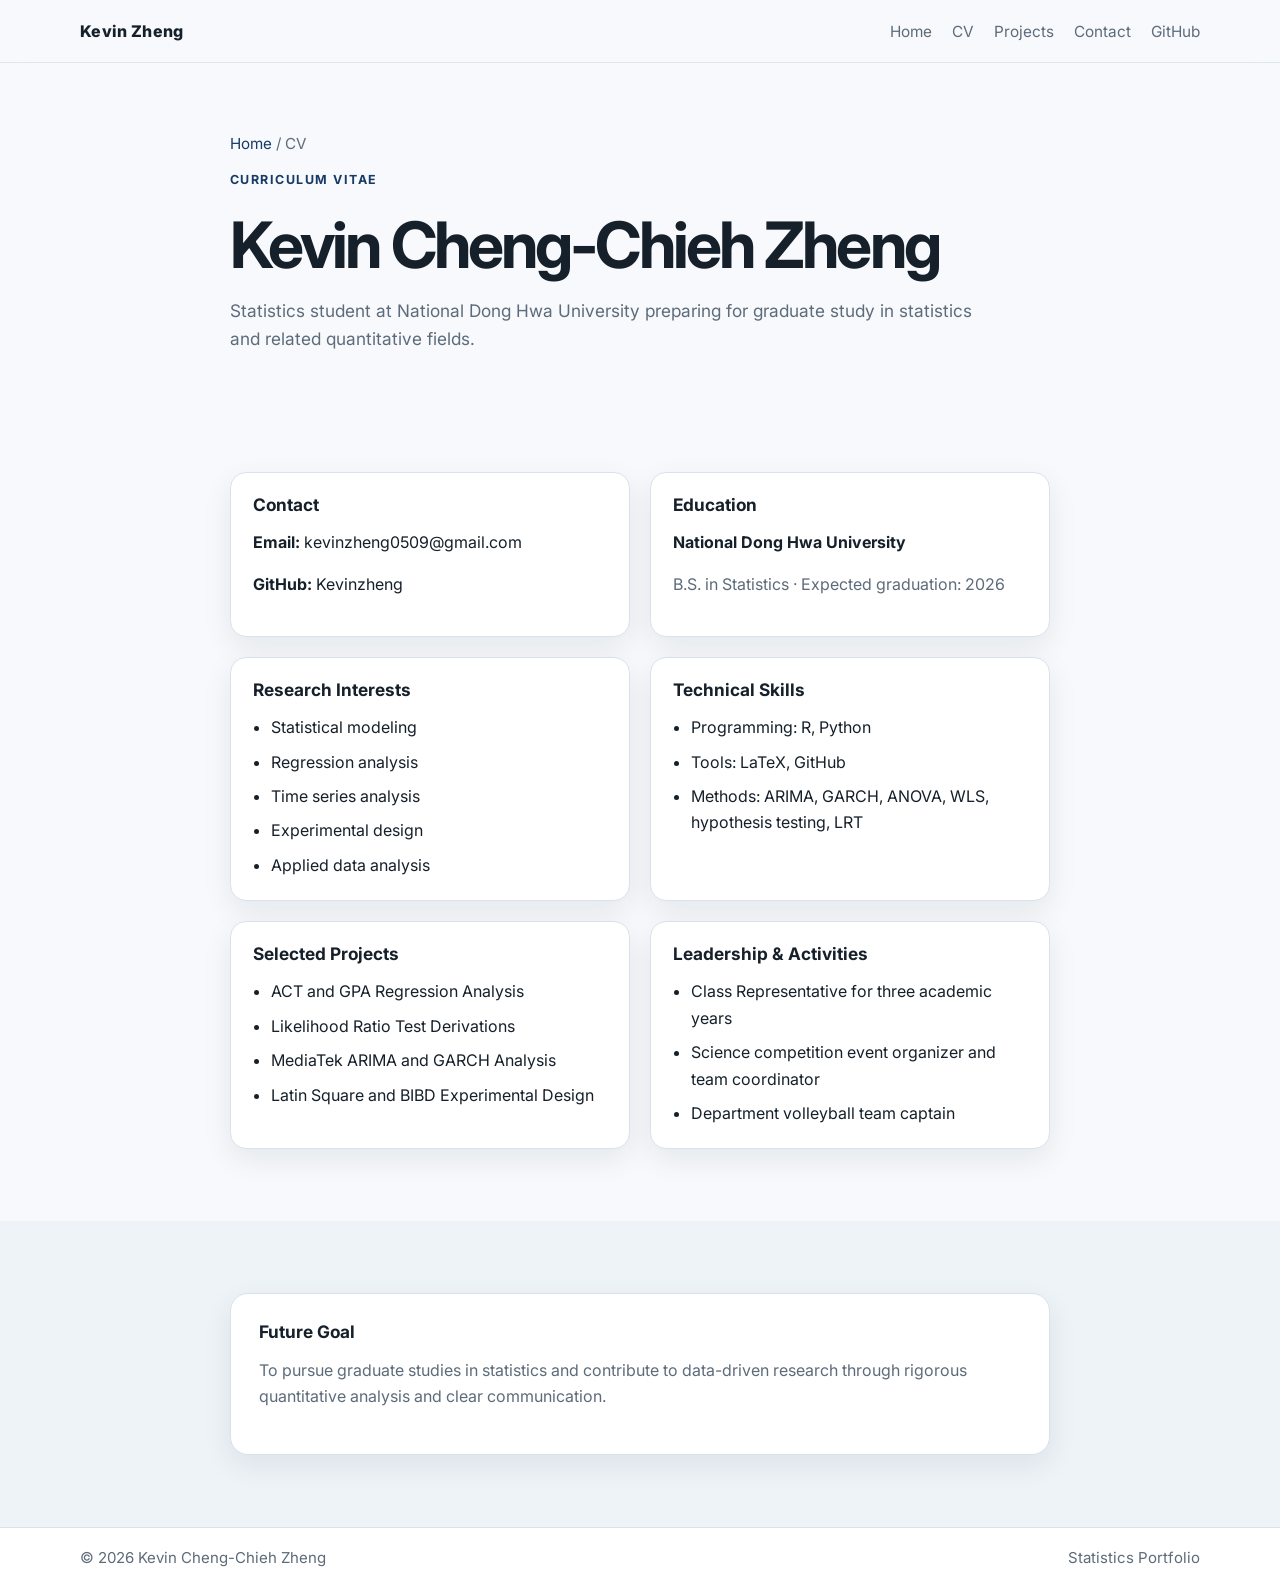
==== cv.html @ 4064b2b5 "Add files via upload" ====
<!DOCTYPE html>
<html lang="en">
<head>
  <meta charset="UTF-8" />
  <meta name="viewport" content="width=device-width, initial-scale=1.0" />
  <title>CV | Kevin Zheng</title>
  <link rel="preconnect" href="https://fonts.googleapis.com">
  <link rel="preconnect" href="https://fonts.gstatic.com" crossorigin>
  <link href="https://fonts.googleapis.com/css2?family=Inter:wght@400;500;600;700;800&display=swap" rel="stylesheet">
  <link rel="stylesheet" href="style.css" />
</head>
<body>
  <header class="site-header"><div class="container nav"><div class="brand"><a href="index.html">Kevin Zheng</a></div><nav><a href="index.html">Home</a><a href="cv.html">CV</a><a href="index.html#projects">Projects</a><a href="index.html#contact">Contact</a><a href="https://github.com/kevinzheng0509/Kevinzheng" target="_blank">GitHub</a></nav></div></header>
  <main>
    <section class="page-hero">
      <div class="container narrow">
        <p class="breadcrumb"><a class="inline-link" href="index.html">Home</a> / CV</p>
        <p class="eyebrow">Curriculum Vitae</p>
        <h1>Kevin Cheng-Chieh Zheng</h1>
        <p class="lead">Statistics student at National Dong Hwa University preparing for graduate study in statistics and related quantitative fields.</p>
      </div>
    </section>

    <section class="section">
      <div class="container narrow cv-grid">
        <div class="cv-block">
          <h3>Contact</h3>
          <p><strong>Email:</strong> <a href="mailto:kevinzheng0509@gmail.com">kevinzheng0509@gmail.com</a></p>
          <p><strong>GitHub:</strong> <a href="https://github.com/kevinzheng0509/Kevinzheng" target="_blank">Kevinzheng</a></p>
        </div>
        <div class="cv-block">
          <h3>Education</h3>
          <p><strong>National Dong Hwa University</strong></p>
          <p class="muted">B.S. in Statistics · Expected graduation: 2026</p>
        </div>
        <div class="cv-block">
          <h3>Research Interests</h3>
          <ul>
            <li>Statistical modeling</li>
            <li>Regression analysis</li>
            <li>Time series analysis</li>
            <li>Experimental design</li>
            <li>Applied data analysis</li>
          </ul>
        </div>
        <div class="cv-block">
          <h3>Technical Skills</h3>
          <ul>
            <li>Programming: R, Python</li>
            <li>Tools: LaTeX, GitHub</li>
            <li>Methods: ARIMA, GARCH, ANOVA, WLS, hypothesis testing, LRT</li>
          </ul>
        </div>
        <div class="cv-block">
          <h3>Selected Projects</h3>
          <ul>
            <li>ACT and GPA Regression Analysis</li>
            <li>Likelihood Ratio Test Derivations</li>
            <li>MediaTek ARIMA and GARCH Analysis</li>
            <li>Latin Square and BIBD Experimental Design</li>
          </ul>
        </div>
        <div class="cv-block">
          <h3>Leadership & Activities</h3>
          <ul>
            <li>Class Representative for three academic years</li>
            <li>Science competition event organizer and team coordinator</li>
            <li>Department volleyball team captain</li>
          </ul>
        </div>
      </div>
    </section>

    <section class="section alt">
      <div class="container narrow">
        <div class="callout">
          <h3>Future Goal</h3>
          <p class="muted">To pursue graduate studies in statistics and contribute to data-driven research through rigorous quantitative analysis and clear communication.</p>
        </div>
      </div>
    </section>
  </main>
  <footer class="site-footer"><div class="container footer-row"><span>© 2026 Kevin Cheng-Chieh Zheng</span><span>Statistics Portfolio</span></div></footer>
</body>
</html>
---- style.css ----
:root {
  --bg: #f7f9fc;
  --surface: #ffffff;
  --surface-alt: #eef3f8;
  --text: #16202a;
  --muted: #5d6b7a;
  --line: #d9e2ec;
  --primary: #183b66;
  --primary-soft: #e9f0f8;
  --accent: #214f86;
  --shadow: 0 10px 30px rgba(17, 24, 39, 0.08);
  --radius: 18px;
}
*{box-sizing:border-box}
html{scroll-behavior:smooth}
body{margin:0;font-family:'Inter',system-ui,-apple-system,BlinkMacSystemFont,'Segoe UI',sans-serif;background:var(--bg);color:var(--text);line-height:1.65}
a{color:inherit;text-decoration:none}
img{max-width:100%;display:block}
.container{width:min(1120px,calc(100% - 40px));margin:0 auto}
.narrow{width:min(820px,calc(100% - 40px));margin:0 auto}
.site-header{position:sticky;top:0;backdrop-filter:blur(14px);background:rgba(247,249,252,.9);border-bottom:1px solid rgba(217,226,236,.8);z-index:20}
.nav{display:flex;align-items:center;justify-content:space-between;padding:18px 0;gap:16px}
.brand{font-weight:800;letter-spacing:.02em}
nav{display:flex;gap:20px;color:var(--muted);font-size:.96rem;flex-wrap:wrap}
nav a:hover,.text-link,.contact-box a,.inline-link{color:var(--primary)}
.hero{padding:86px 0 58px}
.hero-grid{display:grid;grid-template-columns:1.3fr .8fr;gap:28px;align-items:center}
.eyebrow,.section-label{color:var(--primary);font-weight:700;text-transform:uppercase;letter-spacing:.12em;font-size:.78rem}
h1,h2,h3{line-height:1.18;margin:0 0 14px}
h1{font-size:clamp(2.25rem,5vw,4rem);letter-spacing:-.045em}
h2{font-size:clamp(1.7rem,3vw,2.35rem);letter-spacing:-.03em}
h3{font-size:1.08rem}
p{margin:0 0 16px}
.lead{font-size:1.08rem;color:var(--muted);max-width:760px}
.hero-actions,.stack-actions{display:flex;gap:14px;margin-top:24px;flex-wrap:wrap}
.btn,.mini-btn{display:inline-flex;align-items:center;justify-content:center;border-radius:999px;font-weight:700;border:1px solid transparent}
.btn{padding:12px 18px}
.mini-btn{padding:9px 14px;font-size:.92rem}
.btn-primary{background:var(--primary);color:#fff}
.btn-secondary,.mini-btn{background:#fff;border-color:var(--line)}
.btn-secondary:hover,.mini-btn:hover{border-color:var(--primary);color:var(--primary)}
.hero-card,.card,.skill-box,.contact-box,.callout,.timeline-item,.project-panel,.summary-list,.stat-box{background:var(--surface);border:1px solid var(--line);border-radius:var(--radius);box-shadow:var(--shadow)}
.hero-card,.contact-box,.project-panel,.callout,.summary-list{padding:28px}
.hero-card ul,.list-tight,.summary-list ul{margin:0;padding-left:18px;color:var(--muted)}
.hero-card li + li,.summary-list li + li,.list-tight li + li{margin-top:8px}
.section{padding:72px 0}
.alt{background:var(--surface-alt)}
.cards{display:grid;grid-template-columns:repeat(2,minmax(0,1fr));gap:22px;margin-top:26px}
.card{padding:24px}
.tag{display:inline-block;margin-bottom:14px;padding:6px 10px;border-radius:999px;background:var(--primary-soft);color:var(--primary);font-size:.82rem;font-weight:700}
.meta{color:var(--muted);font-size:.94rem;margin-top:-4px}
.skill-grid,.two-col,.stats-grid{display:grid;gap:20px}
.skill-grid{grid-template-columns:repeat(3,minmax(0,1fr));margin-top:24px}
.two-col{grid-template-columns:1.15fr .85fr;align-items:start}
.stats-grid{grid-template-columns:repeat(3,minmax(0,1fr));margin-top:24px}
.skill-box,.stat-box{padding:24px}
.stat-box strong{display:block;font-size:1.5rem;margin-bottom:6px;color:var(--primary)}
.site-footer{border-top:1px solid var(--line);background:#fff}
.footer-row{display:flex;justify-content:space-between;gap:16px;padding:18px 0;color:var(--muted);font-size:.94rem}
.page-hero{padding:68px 0 30px}
.breadcrumb{color:var(--muted);font-size:.95rem;margin-bottom:14px}
.project-layout{display:grid;grid-template-columns:minmax(0,1.2fr) minmax(280px,.8fr);gap:26px;align-items:start}
.project-section + .project-section{margin-top:22px}
.timeline{display:grid;gap:16px}
.timeline-item{padding:20px}
.timeline-item h3{margin-bottom:8px}
.cv-grid{display:grid;grid-template-columns:repeat(2,minmax(0,1fr));gap:20px}
.cv-block{background:#fff;border:1px solid var(--line);border-radius:16px;padding:22px;box-shadow:var(--shadow)}
.cv-block ul{margin:0;padding-left:18px}
.cv-block li + li{margin-top:8px}
.muted{color:var(--muted)}
@media (max-width: 900px){
  .hero-grid,.cards,.skill-grid,.two-col,.project-layout,.cv-grid,.stats-grid{grid-template-columns:1fr}
  .nav{flex-direction:column}
  nav{justify-content:center}
  .hero{padding-top:56px}
  .footer-row{flex-direction:column}
}
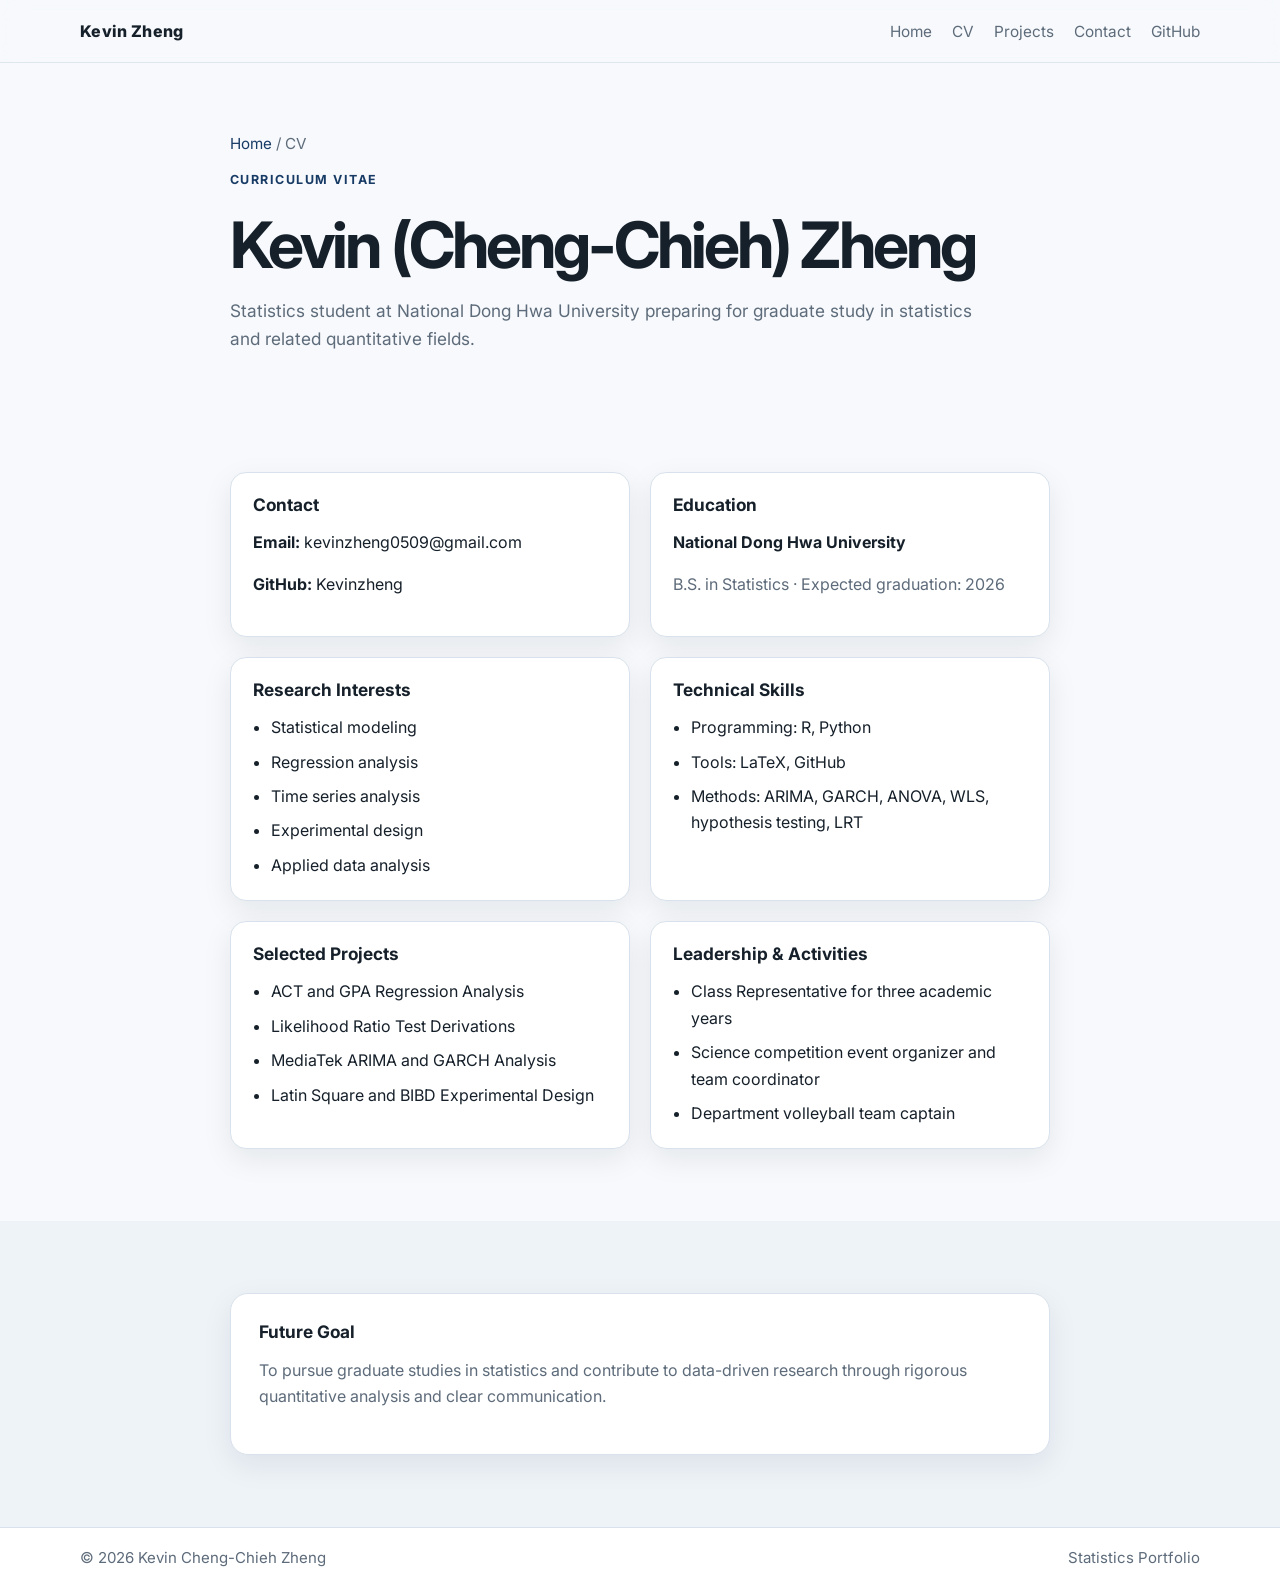
==== commit b2808ca3: "Update name format in CV section" ====
--- a/cv.html
+++ b/cv.html
@@ -16,7 +16,7 @@
       <div class="container narrow">
         <p class="breadcrumb"><a class="inline-link" href="index.html">Home</a> / CV</p>
         <p class="eyebrow">Curriculum Vitae</p>
-        <h1>Kevin Cheng-Chieh Zheng</h1>
+        <h1>Kevin (Cheng-Chieh) Zheng</h1>
         <p class="lead">Statistics student at National Dong Hwa University preparing for graduate study in statistics and related quantitative fields.</p>
       </div>
     </section>
@@ -82,4 +82,4 @@
   </main>
   <footer class="site-footer"><div class="container footer-row"><span>© 2026 Kevin Cheng-Chieh Zheng</span><span>Statistics Portfolio</span></div></footer>
 </body>
-</html>+</html>
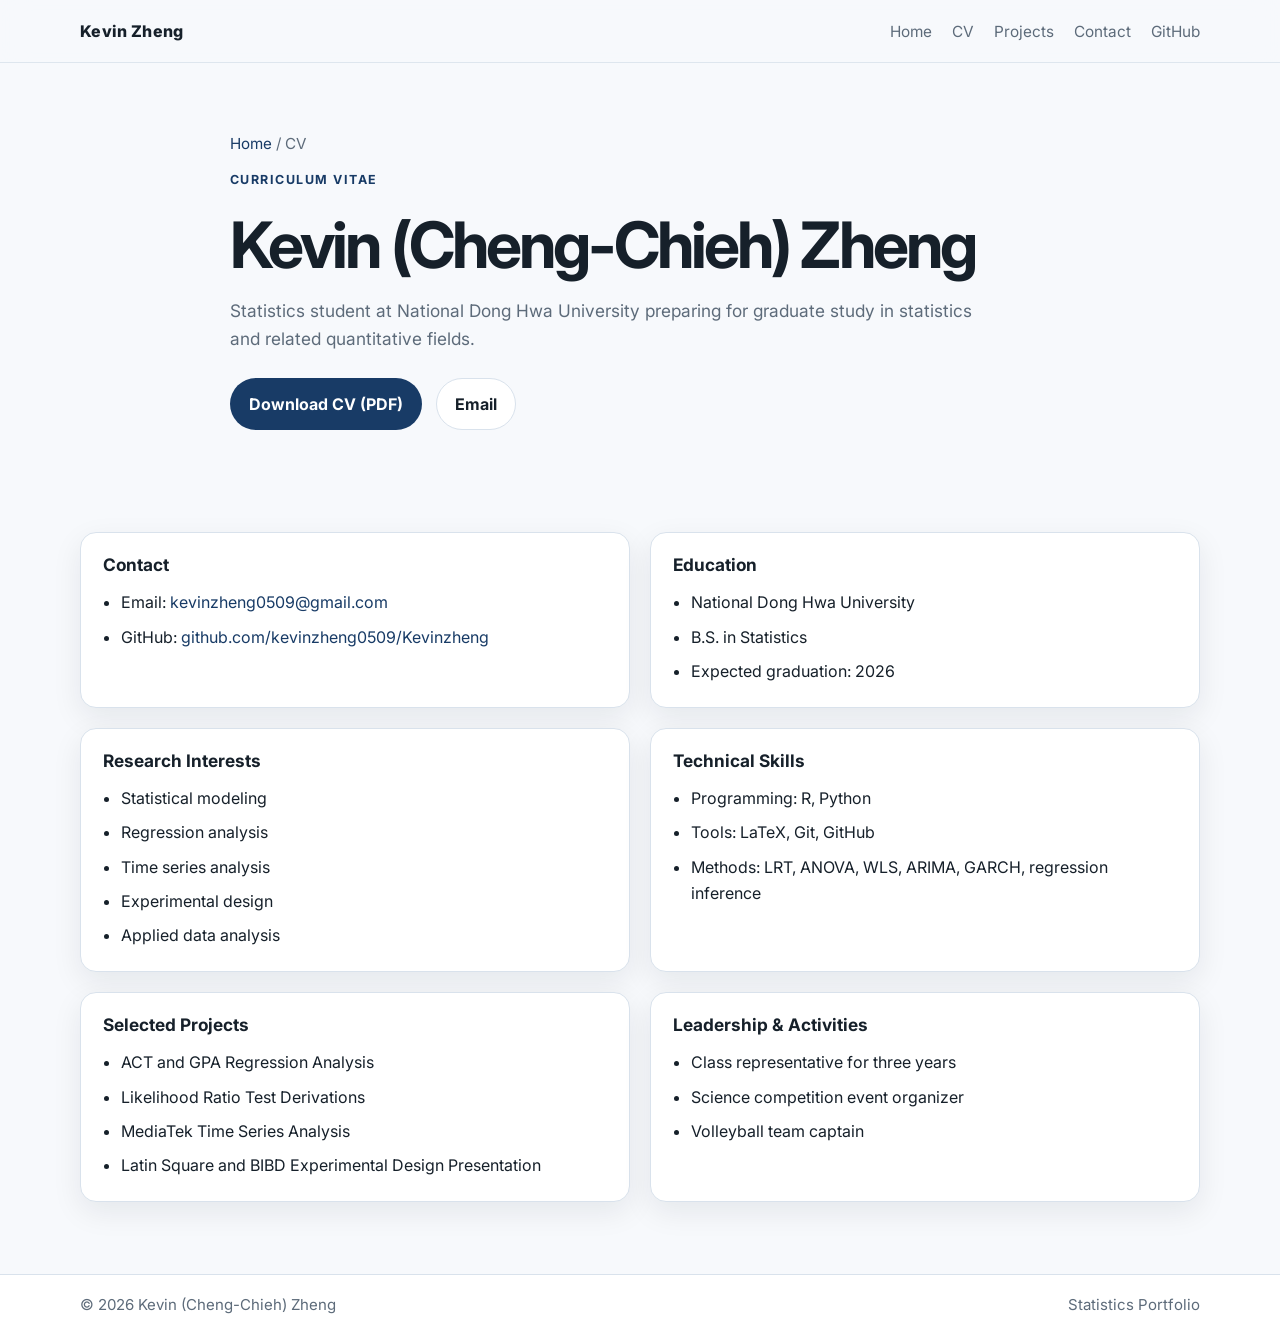
==== commit 1d51a69b: "Add files via upload" ====
--- a/cv.html
+++ b/cv.html
@@ -18,20 +18,29 @@
         <p class="eyebrow">Curriculum Vitae</p>
         <h1>Kevin (Cheng-Chieh) Zheng</h1>
         <p class="lead">Statistics student at National Dong Hwa University preparing for graduate study in statistics and related quantitative fields.</p>
+        <div class="hero-actions">
+          <a class="btn btn-primary" href="kevin-zheng-cv.pdf" target="_blank">Download CV (PDF)</a>
+          <a class="btn btn-secondary" href="mailto:kevinzheng0509@gmail.com">Email</a>
+        </div>
       </div>
     </section>
 
     <section class="section">
-      <div class="container narrow cv-grid">
+      <div class="container cv-grid">
         <div class="cv-block">
           <h3>Contact</h3>
-          <p><strong>Email:</strong> <a href="mailto:kevinzheng0509@gmail.com">kevinzheng0509@gmail.com</a></p>
-          <p><strong>GitHub:</strong> <a href="https://github.com/kevinzheng0509/Kevinzheng" target="_blank">Kevinzheng</a></p>
+          <ul>
+            <li>Email: <a class="inline-link" href="mailto:kevinzheng0509@gmail.com">kevinzheng0509@gmail.com</a></li>
+            <li>GitHub: <a class="inline-link" href="https://github.com/kevinzheng0509/Kevinzheng" target="_blank">github.com/kevinzheng0509/Kevinzheng</a></li>
+          </ul>
         </div>
         <div class="cv-block">
           <h3>Education</h3>
-          <p><strong>National Dong Hwa University</strong></p>
-          <p class="muted">B.S. in Statistics · Expected graduation: 2026</p>
+          <ul>
+            <li>National Dong Hwa University</li>
+            <li>B.S. in Statistics</li>
+            <li>Expected graduation: 2026</li>
+          </ul>
         </div>
         <div class="cv-block">
           <h3>Research Interests</h3>
@@ -47,8 +56,8 @@
           <h3>Technical Skills</h3>
           <ul>
             <li>Programming: R, Python</li>
-            <li>Tools: LaTeX, GitHub</li>
-            <li>Methods: ARIMA, GARCH, ANOVA, WLS, hypothesis testing, LRT</li>
+            <li>Tools: LaTeX, Git, GitHub</li>
+            <li>Methods: LRT, ANOVA, WLS, ARIMA, GARCH, regression inference</li>
           </ul>
         </div>
         <div class="cv-block">
@@ -56,30 +65,21 @@
           <ul>
             <li>ACT and GPA Regression Analysis</li>
             <li>Likelihood Ratio Test Derivations</li>
-            <li>MediaTek ARIMA and GARCH Analysis</li>
-            <li>Latin Square and BIBD Experimental Design</li>
+            <li>MediaTek Time Series Analysis</li>
+            <li>Latin Square and BIBD Experimental Design Presentation</li>
           </ul>
         </div>
         <div class="cv-block">
           <h3>Leadership & Activities</h3>
           <ul>
-            <li>Class Representative for three academic years</li>
-            <li>Science competition event organizer and team coordinator</li>
-            <li>Department volleyball team captain</li>
+            <li>Class representative for three years</li>
+            <li>Science competition event organizer</li>
+            <li>Volleyball team captain</li>
           </ul>
         </div>
       </div>
     </section>
-
-    <section class="section alt">
-      <div class="container narrow">
-        <div class="callout">
-          <h3>Future Goal</h3>
-          <p class="muted">To pursue graduate studies in statistics and contribute to data-driven research through rigorous quantitative analysis and clear communication.</p>
-        </div>
-      </div>
-    </section>
   </main>
-  <footer class="site-footer"><div class="container footer-row"><span>© 2026 Kevin Cheng-Chieh Zheng</span><span>Statistics Portfolio</span></div></footer>
+  <footer class="site-footer"><div class="container footer-row"><span>© 2026 Kevin (Cheng-Chieh) Zheng</span><span>Statistics Portfolio</span></div></footer>
 </body>
-</html>
+</html>
--- a/style.css
+++ b/style.css
@@ -77,3 +77,15 @@
   .hero{padding-top:56px}
   .footer-row{flex-direction:column}
 }
+
+.highlight-section{padding-top:28px}
+.highlight-card{display:grid;grid-template-columns:1.2fr auto;gap:24px;align-items:center;background:linear-gradient(135deg,#ffffff 0%,#f1f6fb 100%);border:1px solid var(--line);border-radius:24px;box-shadow:var(--shadow);padding:28px}
+.compact{max-width:680px}
+.bullet-row{display:flex;gap:10px;flex-wrap:wrap;margin-top:18px}
+.bullet-row span{padding:8px 12px;border-radius:999px;background:var(--primary-soft);color:var(--primary);font-weight:600;font-size:.9rem}
+.featured-outline{border-color:#c8d8ea}
+.card{transition:transform .18s ease, box-shadow .18s ease, border-color .18s ease}
+.card:hover{transform:translateY(-4px);box-shadow:0 16px 34px rgba(17,24,39,.12);border-color:#bfd1e3}
+.formula-box{background:linear-gradient(180deg,#ffffff 0%,#f7fbff 100%)}
+.formula{font-size:1.45rem;font-weight:800;letter-spacing:-.02em;color:var(--primary);margin-bottom:8px}
+@media (max-width:900px){.highlight-card{grid-template-columns:1fr}}
